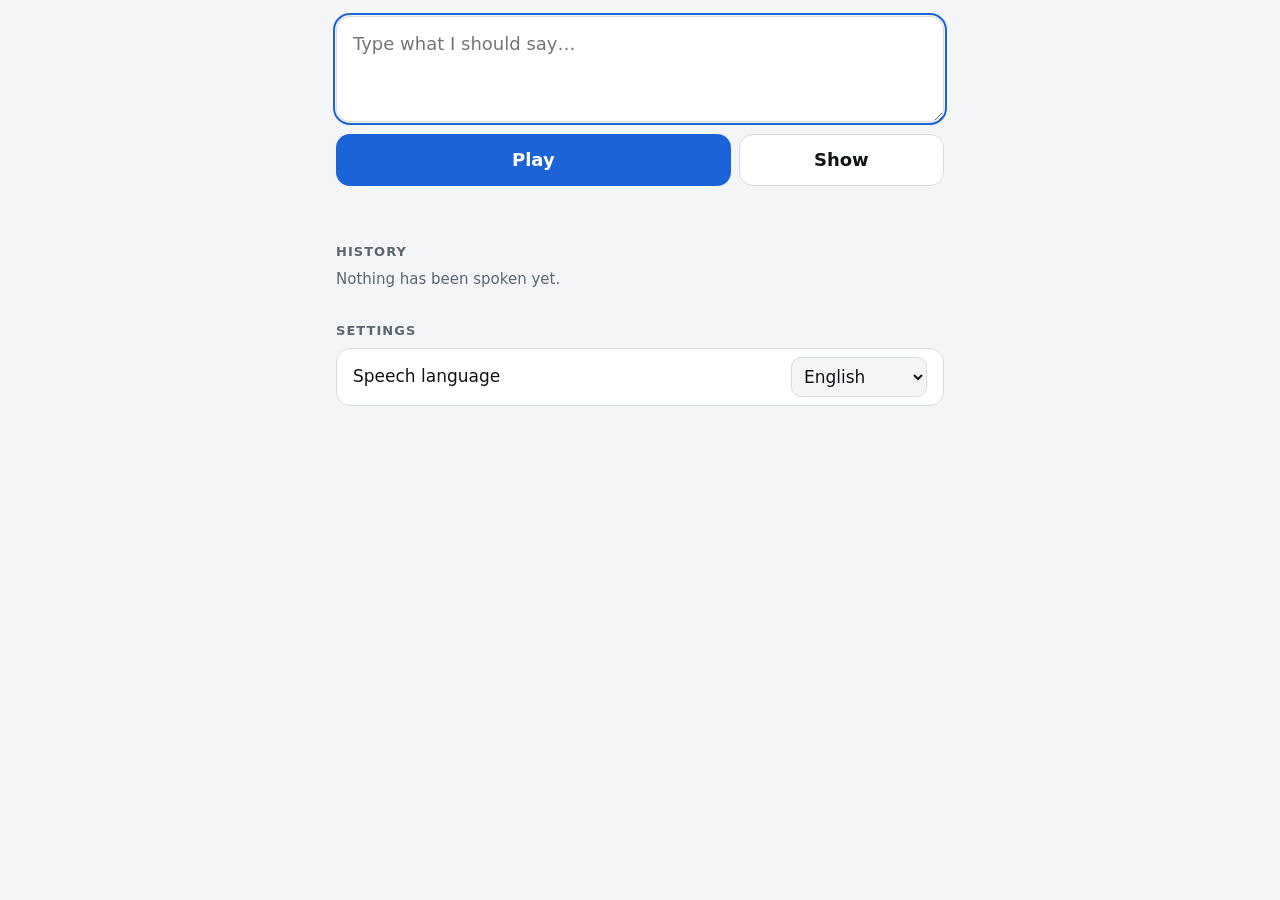
==== index.html @ 9ecf7dd8 "Show the phrase full screen when speaking is not enough Audio fails in a noisy room, with someone ha" ====
<!doctype html>
<!-- Texts start in English; main.js switches them to the chosen speech language. -->
<html lang="en">
	<head>
		<meta charset="utf-8" />
		<meta name="viewport" content="width=device-width, initial-scale=1, viewport-fit=cover" />
		<!-- Google Translate TTS answers 404 to requests that carry a Referer header. -->
		<meta name="referrer" content="no-referrer" />
		<meta name="theme-color" content="#f4f5f7" media="(prefers-color-scheme: light)" />
		<meta name="theme-color" content="#101418" media="(prefers-color-scheme: dark)" />
		<meta name="description" content="Type a message and let the device say it out loud." />
		<meta name="mobile-web-app-capable" content="yes" />
		<meta name="apple-mobile-web-app-capable" content="yes" />
		<meta name="apple-mobile-web-app-status-bar-style" content="default" />
		<meta name="apple-mobile-web-app-title" content="Speechless" />
		<title>Speechless</title>
		<link rel="manifest" href="manifest.webmanifest" />
		<link rel="icon" href="icon.svg" type="image/svg+xml" />
		<link rel="icon" href="icon-192.png" sizes="192x192" type="image/png" />
		<!-- iOS ignores the manifest icons when adding to the home screen. -->
		<link rel="apple-touch-icon" href="apple-touch-icon.png" />
		<!-- build.mjs rewrites this to the content-hashed file name. -->
		<link rel="stylesheet" href="style.css" />
	</head>
	<body>
		<main class="app">
			<form class="composer" id="form">
				<textarea
					class="composer-input"
					id="input"
					rows="3"
					autofocus
					autocomplete="off"
					autocapitalize="sentences"
					enterkeyhint="send"
					placeholder="Type what I should say…"
					aria-label="Text to speak"
				></textarea>
				<div class="composer-actions">
					<button class="composer-submit" id="submit" type="submit">Play</button>
					<button class="composer-show" id="show" type="button">Show</button>
				</div>
				<p class="status" id="status" role="status" aria-live="polite"></p>
			</form>

			<section class="history" aria-labelledby="history-heading">
				<header class="history-header">
					<h2 class="history-heading" id="history-heading">History</h2>
					<button class="history-clear" id="clear-history" type="button" hidden>Clear</button>
				</header>
				<p class="history-empty" id="history-empty">Nothing has been spoken yet.</p>
				<ul class="history-list" id="history"></ul>
			</section>

			<section class="settings" aria-labelledby="settings-heading">
				<h2 class="settings-heading" id="settings-heading">Settings</h2>
				<label class="settings-row" for="language">
					<span id="language-label">Speech language</span>
					<select class="settings-select" id="language"></select>
				</label>
			</section>
		</main>

		<!-- Shown full screen when speaking is not enough: noise, or someone
		     who cannot hear well. -->
		<div class="overlay" id="overlay" role="dialog" aria-modal="true" aria-label="Shown text" hidden>
			<p class="overlay-text" id="overlay-text"></p>
			<div class="overlay-actions">
				<button class="overlay-speak" id="overlay-speak" type="button">Play</button>
				<button class="overlay-close" id="overlay-close" type="button">Close</button>
			</div>
		</div>

		<script src="main.js"></script>
	</body>
</html>
---- style.css ----
:root {
	--background: #f4f5f7;
	--surface: #ffffff;
	--surface-hover: #eceef2;
	--border: #d7dbe2;
	--text: #101418;
	--text-muted: #5c6673;
	--accent: #1d63d8;
	--accent-text: #ffffff;
	color-scheme: light dark;
}

@media (prefers-color-scheme: dark) {
	:root {
		--background: #101418;
		--surface: #191f26;
		--surface-hover: #222a33;
		--border: #2c343e;
		--text: #f2f4f7;
		--text-muted: #9aa5b2;
		--accent: #4d8dff;
		--accent-text: #06101f;
	}
}

* {
	box-sizing: border-box;
}

html,
body {
	margin: 0;
	padding: 0;
}

body {
	min-height: 100dvh;
	background: var(--background);
	color: var(--text);
	font-family: system-ui, -apple-system, "Segoe UI", Roboto, sans-serif;
	font-size: 17px;
	line-height: 1.4;
	-webkit-text-size-adjust: 100%;
}

.app {
	display: flex;
	flex-direction: column;
	gap: 1.5rem;
	max-width: 40rem;
	margin: 0 auto;
	padding: 1rem;
	padding-top: max(1rem, env(safe-area-inset-top));
	padding-bottom: max(1rem, env(safe-area-inset-bottom));
}

.composer {
	display: flex;
	flex-direction: column;
	gap: 0.75rem;
}

.composer-input {
	width: 100%;
	padding: 0.875rem 1rem;
	border: 1px solid var(--border);
	border-radius: 0.875rem;
	background: var(--surface);
	color: inherit;
	font: inherit;
	font-size: 1.125rem;
	resize: vertical;
}

.composer-input:focus-visible {
	outline: 2px solid var(--accent);
	outline-offset: 1px;
}

.composer-submit {
	min-height: 3.25rem;
	border: 0;
	border-radius: 0.875rem;
	background: var(--accent);
	color: var(--accent-text);
	font: inherit;
	font-size: 1.125rem;
	font-weight: 600;
	cursor: pointer;
	touch-action: manipulation;
}

.composer-submit:active {
	opacity: 0.8;
}

.status {
	min-height: 1.4em;
	margin: 0;
	color: var(--text-muted);
	font-size: 0.9375rem;
}

.status[data-tone="error"] {
	color: #d2453c;
}

@media (prefers-color-scheme: dark) {
	.status[data-tone="error"] {
		color: #ff8279;
	}
}

.history {
	display: flex;
	flex-direction: column;
	gap: 0.5rem;
}

.history-header {
	display: flex;
	align-items: baseline;
	justify-content: space-between;
	gap: 1rem;
}

.history-heading {
	margin: 0;
	color: var(--text-muted);
	font-size: 0.8125rem;
	font-weight: 600;
	letter-spacing: 0.08em;
	text-transform: uppercase;
}

.history-clear {
	padding: 0.25rem 0;
	border: 0;
	background: none;
	color: var(--text-muted);
	font: inherit;
	font-size: 0.9375rem;
	cursor: pointer;
	touch-action: manipulation;
}

.history-empty {
	margin: 0;
	color: var(--text-muted);
	font-size: 0.9375rem;
}

.history-list {
	display: flex;
	flex-direction: column;
	gap: 0.5rem;
	margin: 0;
	padding: 0;
	list-style: none;
}

.history-item {
	display: flex;
	align-items: stretch;
	gap: 0.25rem;
	border: 1px solid var(--border);
	border-radius: 0.875rem;
	background: var(--surface);
	overflow: hidden;
}

.history-play,
.history-pin {
	min-height: 3rem;
	padding: 0.75rem 1rem;
	border: 0;
	background: none;
	color: inherit;
	font: inherit;
	cursor: pointer;
	touch-action: manipulation;
}

.history-play {
	flex: 1;
	text-align: left;
	white-space: pre-wrap;
	overflow-wrap: anywhere;
}

.history-pin {
	flex: none;
	padding-inline: 0.875rem;
	color: var(--text-muted);
	font-size: 1.375rem;
	line-height: 1;
}

.history-pin[aria-pressed="true"] {
	color: #eab308;
}

.history-play:active,
.history-pin:active {
	background: var(--surface-hover);
}

.history-lang {
	display: inline-block;
	margin-inline-end: 0.5rem;
	padding: 0.0625rem 0.375rem;
	border-radius: 0.375rem;
	background: var(--surface-hover);
	color: var(--text-muted);
	font-size: 0.75rem;
	font-weight: 600;
	letter-spacing: 0.04em;
	text-transform: uppercase;
	vertical-align: 0.05em;
}

.settings {
	display: flex;
	flex-direction: column;
	gap: 0.5rem;
}

.settings-heading {
	margin: 0;
	color: var(--text-muted);
	font-size: 0.8125rem;
	font-weight: 600;
	letter-spacing: 0.08em;
	text-transform: uppercase;
}

.settings-row {
	display: flex;
	align-items: center;
	justify-content: space-between;
	gap: 1rem;
	min-height: 3.25rem;
	padding: 0.5rem 1rem;
	border: 1px solid var(--border);
	border-radius: 0.875rem;
	background: var(--surface);
}

.settings-select {
	flex: 0 1 auto;
	max-width: 60%;
	padding: 0.5rem 0.5rem;
	border: 1px solid var(--border);
	border-radius: 0.625rem;
	background: var(--background);
	color: inherit;
	font: inherit;
	touch-action: manipulation;
}

.composer-actions {
	display: flex;
	gap: 0.5rem;
}

.composer-submit {
	flex: 2;
}

.composer-show {
	flex: 1;
	min-height: 3.25rem;
	border: 1px solid var(--border);
	border-radius: 0.875rem;
	background: var(--surface);
	color: inherit;
	font: inherit;
	font-size: 1.125rem;
	font-weight: 600;
	cursor: pointer;
	touch-action: manipulation;
}

.composer-show:active {
	background: var(--surface-hover);
}

.history-show {
	flex: none;
	min-height: 3rem;
	padding: 0.75rem 0.75rem;
	border: 0;
	background: none;
	color: var(--text-muted);
	cursor: pointer;
	touch-action: manipulation;
}

.history-show svg {
	display: block;
	width: 1.375rem;
	height: 1.375rem;
}

.history-show:active {
	background: var(--surface-hover);
}

/* Must come with the display rule below: an author `display` beats the
   browser's `[hidden] { display: none }`, which left the overlay covering the
   page and swallowing every tap. */
.overlay[hidden] {
	display: none;
}

.overlay {
	position: fixed;
	inset: 0;
	z-index: 10;
	display: flex;
	flex-direction: column;
	gap: 1rem;
	padding: max(1rem, env(safe-area-inset-top)) 1rem max(1rem, env(safe-area-inset-bottom));
	background: var(--surface);
}

.overlay-text {
	display: flex;
	flex: 1;
	align-items: center;
	justify-content: center;
	margin: 0;
	overflow-y: auto;
	font-weight: 700;
	line-height: 1.15;
	text-align: center;
	overflow-wrap: anywhere;
	hyphens: auto;
}

/* Short phrases are the ones read across a room, so they get the most size. */
.overlay[data-size='xl'] .overlay-text {
	font-size: min(22vw, 20vh);
}

.overlay[data-size='l'] .overlay-text {
	font-size: min(13vw, 12vh);
}

.overlay[data-size='m'] .overlay-text {
	font-size: min(8vw, 8vh);
}

.overlay[data-size='s'] .overlay-text {
	font-size: min(5.5vw, 5vh);
}

.overlay-actions {
	display: flex;
	flex: none;
	gap: 0.5rem;
}

.overlay-speak,
.overlay-close {
	flex: 1;
	min-height: 3.25rem;
	border: 1px solid var(--border);
	border-radius: 0.875rem;
	background: var(--background);
	color: inherit;
	font: inherit;
	font-size: 1.125rem;
	font-weight: 600;
	cursor: pointer;
	touch-action: manipulation;
}

.overlay-speak {
	border-color: transparent;
	background: var(--accent);
	color: var(--accent-text);
}

.overlay-speak:active,
.overlay-close:active {
	opacity: 0.8;
}
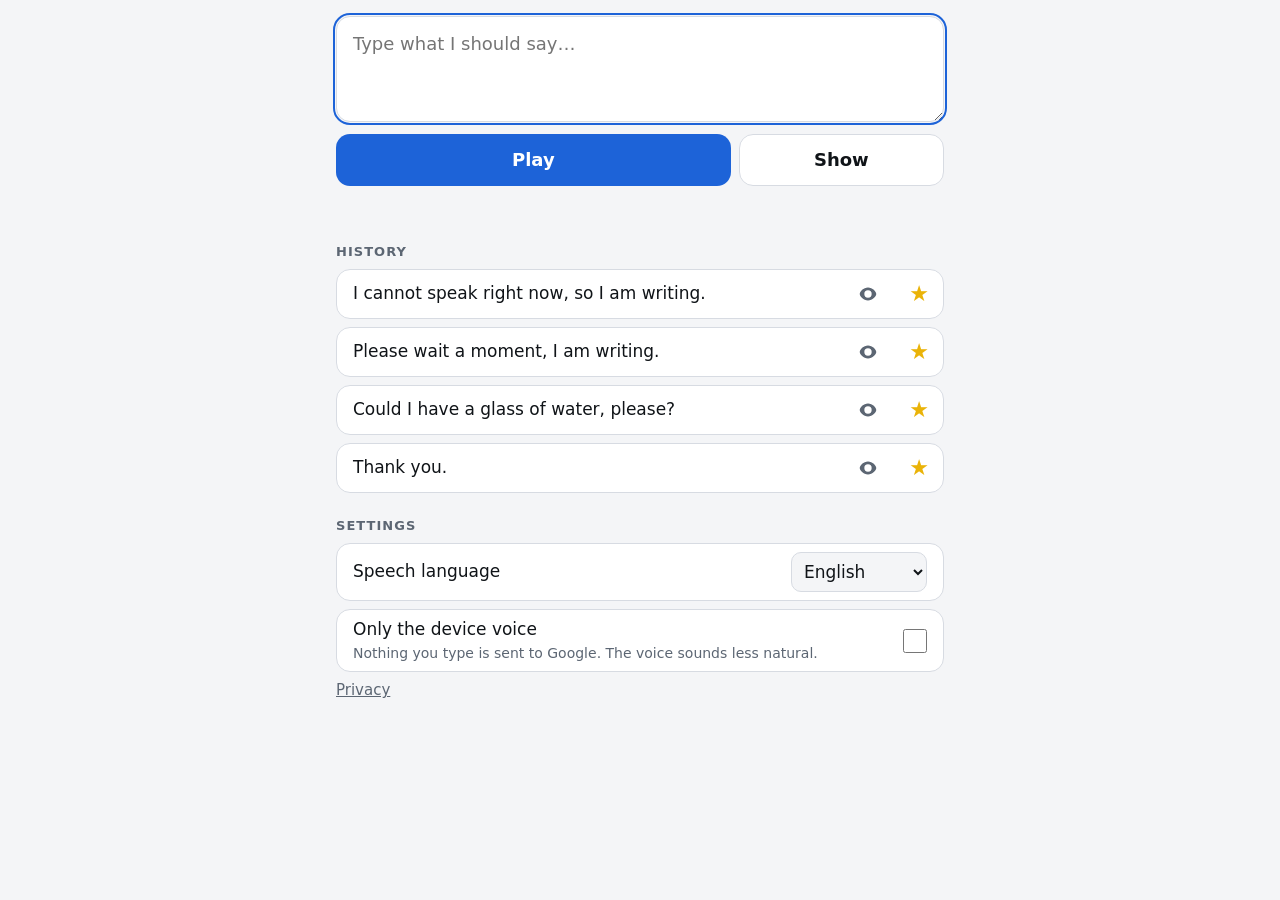
==== commit d311041c: "Add a privacy page, a device-voice-only switch and link previews Every text played goes to Google as" ====
--- a/index.html
+++ b/index.html
@@ -9,6 +9,22 @@
 		<meta name="theme-color" content="#f4f5f7" media="(prefers-color-scheme: light)" />
 		<meta name="theme-color" content="#101418" media="(prefers-color-scheme: dark)" />
 		<meta name="description" content="Type a message and let the device say it out loud." />
+		<link rel="canonical" href="https://filipchalupa.cz/speechless/" />
+		<!-- Link previews (Slack, Facebook, iMessage, X). The image URL has to be
+		     absolute; make-og-image.mjs regenerates the picture. -->
+		<meta property="og:type" content="website" />
+		<meta property="og:site_name" content="Speechless" />
+		<meta property="og:title" content="Speechless" />
+		<meta property="og:description" content="Type a message and let the device say it out loud." />
+		<meta property="og:url" content="https://filipchalupa.cz/speechless/" />
+		<meta property="og:image" content="https://filipchalupa.cz/speechless/og-image.png" />
+		<meta property="og:image:width" content="1200" />
+		<meta property="og:image:height" content="630" />
+		<meta property="og:image:alt" content="A white speech bubble on blue next to the name Speechless." />
+		<meta property="og:locale" content="en_US" />
+		<meta property="og:locale:alternate" content="cs_CZ" />
+		<meta property="og:locale:alternate" content="sk_SK" />
+		<meta name="twitter:card" content="summary_large_image" />
 		<meta name="mobile-web-app-capable" content="yes" />
 		<meta name="apple-mobile-web-app-capable" content="yes" />
 		<meta name="apple-mobile-web-app-status-bar-style" content="default" />
@@ -58,6 +74,17 @@
 					<span id="language-label">Speech language</span>
 					<select class="settings-select" id="language"></select>
 				</label>
+				<label class="settings-row" for="device-voice">
+					<span class="settings-text">
+						<span id="device-voice-label">Only the device voice</span>
+						<span class="settings-note" id="device-voice-note">Nothing you type is sent to Google. The voice sounds less natural.</span>
+					</span>
+					<input class="settings-checkbox" id="device-voice" type="checkbox" />
+				</label>
+				<p class="settings-footer">
+					<!-- main.js points this at the section in the interface language. -->
+					<a class="settings-link" id="privacy-link" href="privacy.html">Privacy</a>
+				</p>
 			</section>
 		</main>
 
--- a/style.css
+++ b/style.css
@@ -246,6 +246,38 @@
 	background: var(--surface);
 }
 
+.settings-text {
+	display: flex;
+	flex: 1;
+	flex-direction: column;
+	gap: 0.125rem;
+	min-width: 0;
+}
+
+.settings-note {
+	color: var(--text-muted);
+	font-size: 0.875rem;
+}
+
+.settings-checkbox {
+	flex: none;
+	width: 1.5rem;
+	height: 1.5rem;
+	margin: 0;
+	accent-color: var(--accent);
+	cursor: pointer;
+	touch-action: manipulation;
+}
+
+.settings-footer {
+	margin: 0;
+	font-size: 0.9375rem;
+}
+
+.settings-link {
+	color: var(--text-muted);
+}
+
 .settings-select {
 	flex: 0 1 auto;
 	max-width: 60%;
@@ -386,3 +418,63 @@
 .overlay-close:active {
 	opacity: 0.8;
 }
+
+/* privacy.html */
+.page {
+	max-width: 40rem;
+	margin: 0 auto;
+	padding: 1rem;
+	padding-top: max(1rem, env(safe-area-inset-top));
+	padding-bottom: max(1rem, env(safe-area-inset-bottom));
+}
+
+.page-nav {
+	display: flex;
+	flex-wrap: wrap;
+	gap: 1rem;
+	margin-bottom: 1.5rem;
+	font-size: 0.9375rem;
+}
+
+.page-back {
+	margin-inline-end: auto;
+}
+
+.page a {
+	color: var(--accent);
+}
+
+.page h1 {
+	margin: 0 0 1rem;
+	font-size: 1.75rem;
+	line-height: 1.2;
+}
+
+.page h2 {
+	margin: 1.5rem 0 0.5rem;
+	font-size: 1.125rem;
+}
+
+.page p,
+.page ul {
+	margin: 0 0 0.75rem;
+}
+
+.page ul {
+	padding-inline-start: 1.25rem;
+}
+
+.page li + li {
+	margin-top: 0.5rem;
+}
+
+.page-updated {
+	color: var(--text-muted);
+	font-size: 0.9375rem;
+}
+
+/* One language at a time once the hash names it; every browser without
+   :has() simply shows all three. */
+.page:has(section:target) section:not(:target) {
+	display: none;
+}
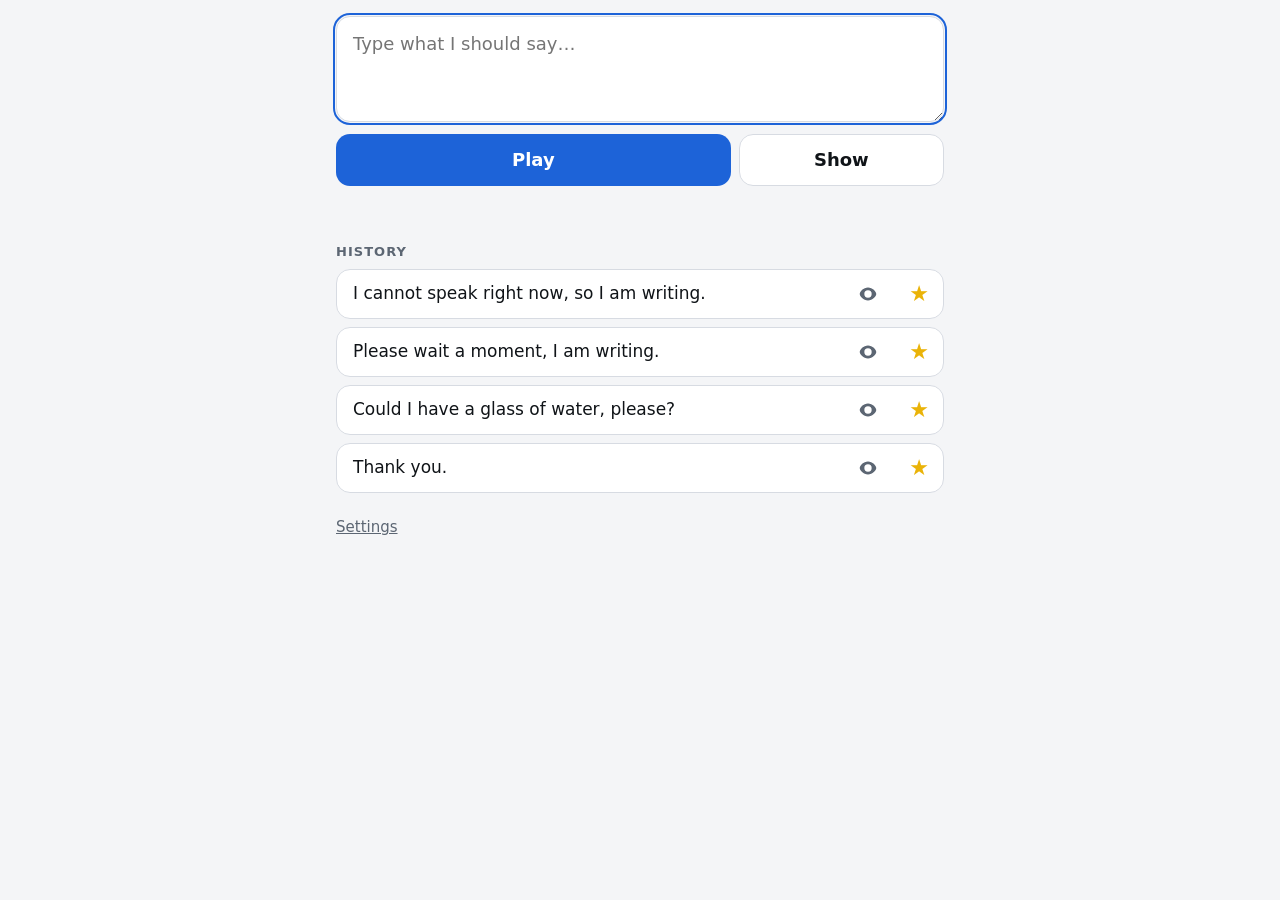
==== commit 91aba0b3: "Move the settings to their own page settings.html holds the speech language, the device-voice switch" ====
--- a/index.html
+++ b/index.html
@@ -68,24 +68,9 @@
 				<ul class="history-list" id="history"></ul>
 			</section>
 
-			<section class="settings" aria-labelledby="settings-heading">
-				<h2 class="settings-heading" id="settings-heading">Settings</h2>
-				<label class="settings-row" for="language">
-					<span id="language-label">Speech language</span>
-					<select class="settings-select" id="language"></select>
-				</label>
-				<label class="settings-row" for="device-voice">
-					<span class="settings-text">
-						<span id="device-voice-label">Only the device voice</span>
-						<span class="settings-note" id="device-voice-note">Nothing you type is sent to Google. The voice sounds less natural.</span>
-					</span>
-					<input class="settings-checkbox" id="device-voice" type="checkbox" />
-				</label>
-				<p class="settings-footer">
-					<!-- main.js points this at the section in the interface language. -->
-					<a class="settings-link" id="privacy-link" href="privacy.html">Privacy</a>
-				</p>
-			</section>
+			<p class="footer">
+				<a class="footer-link" id="settings-link" href="settings.html">Settings</a>
+			</p>
 		</main>
 
 		<!-- Shown full screen when speaking is not enough: noise, or someone
--- a/style.css
+++ b/style.css
@@ -219,27 +219,13 @@
 	vertical-align: 0.05em;
 }
 
-.settings {
-	display: flex;
-	flex-direction: column;
-	gap: 0.5rem;
-}
-
-.settings-heading {
-	margin: 0;
-	color: var(--text-muted);
-	font-size: 0.8125rem;
-	font-weight: 600;
-	letter-spacing: 0.08em;
-	text-transform: uppercase;
-}
-
 .settings-row {
 	display: flex;
 	align-items: center;
 	justify-content: space-between;
 	gap: 1rem;
 	min-height: 3.25rem;
+	margin-bottom: 0.5rem;
 	padding: 0.5rem 1rem;
 	border: 1px solid var(--border);
 	border-radius: 0.875rem;
@@ -269,12 +255,15 @@
 	touch-action: manipulation;
 }
 
-.settings-footer {
-	margin: 0;
-	font-size: 0.9375rem;
-}
-
-.settings-link {
+.footer {
+	margin: 0;
+	font-size: 0.9375rem;
+}
+
+/* Overrides the accent that .page gives links: a footer link is a way out,
+   not the point of the page. */
+.footer-link,
+.page .footer-link {
 	color: var(--text-muted);
 }
 
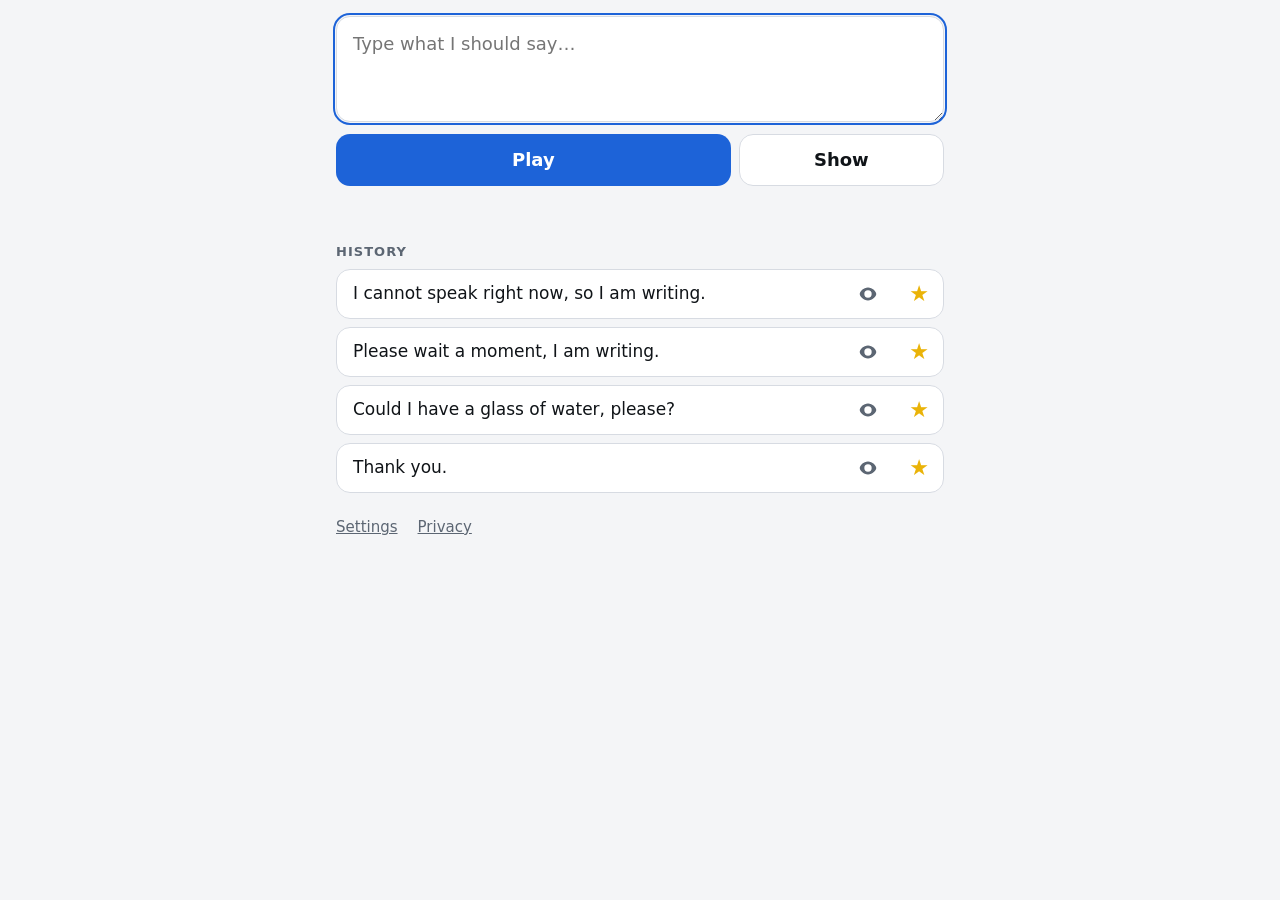
==== commit 41b98e9d: "Put the privacy link next to Settings, and use the real public URL Both ways out of the app sit toge" ====
--- a/index.html
+++ b/index.html
@@ -9,15 +9,15 @@
 		<meta name="theme-color" content="#f4f5f7" media="(prefers-color-scheme: light)" />
 		<meta name="theme-color" content="#101418" media="(prefers-color-scheme: dark)" />
 		<meta name="description" content="Type a message and let the device say it out loud." />
-		<link rel="canonical" href="https://filipchalupa.cz/speechless/" />
+		<link rel="canonical" href="https://speechless.filipchalupa.cz/" />
 		<!-- Link previews (Slack, Facebook, iMessage, X). The image URL has to be
 		     absolute; make-og-image.mjs regenerates the picture. -->
 		<meta property="og:type" content="website" />
 		<meta property="og:site_name" content="Speechless" />
 		<meta property="og:title" content="Speechless" />
 		<meta property="og:description" content="Type a message and let the device say it out loud." />
-		<meta property="og:url" content="https://filipchalupa.cz/speechless/" />
-		<meta property="og:image" content="https://filipchalupa.cz/speechless/og-image.png" />
+		<meta property="og:url" content="https://speechless.filipchalupa.cz/" />
+		<meta property="og:image" content="https://speechless.filipchalupa.cz/og-image.png" />
 		<meta property="og:image:width" content="1200" />
 		<meta property="og:image:height" content="630" />
 		<meta property="og:image:alt" content="A white speech bubble on blue next to the name Speechless." />
@@ -70,6 +70,8 @@
 
 			<p class="footer">
 				<a class="footer-link" id="settings-link" href="settings.html">Settings</a>
+				<!-- main.js points this at the section in the interface language. -->
+				<a class="footer-link" id="privacy-link" href="privacy.html">Privacy</a>
 			</p>
 		</main>
 
--- a/style.css
+++ b/style.css
@@ -256,6 +256,9 @@
 }
 
 .footer {
+	display: flex;
+	flex-wrap: wrap;
+	gap: 1.25rem;
 	margin: 0;
 	font-size: 0.9375rem;
 }
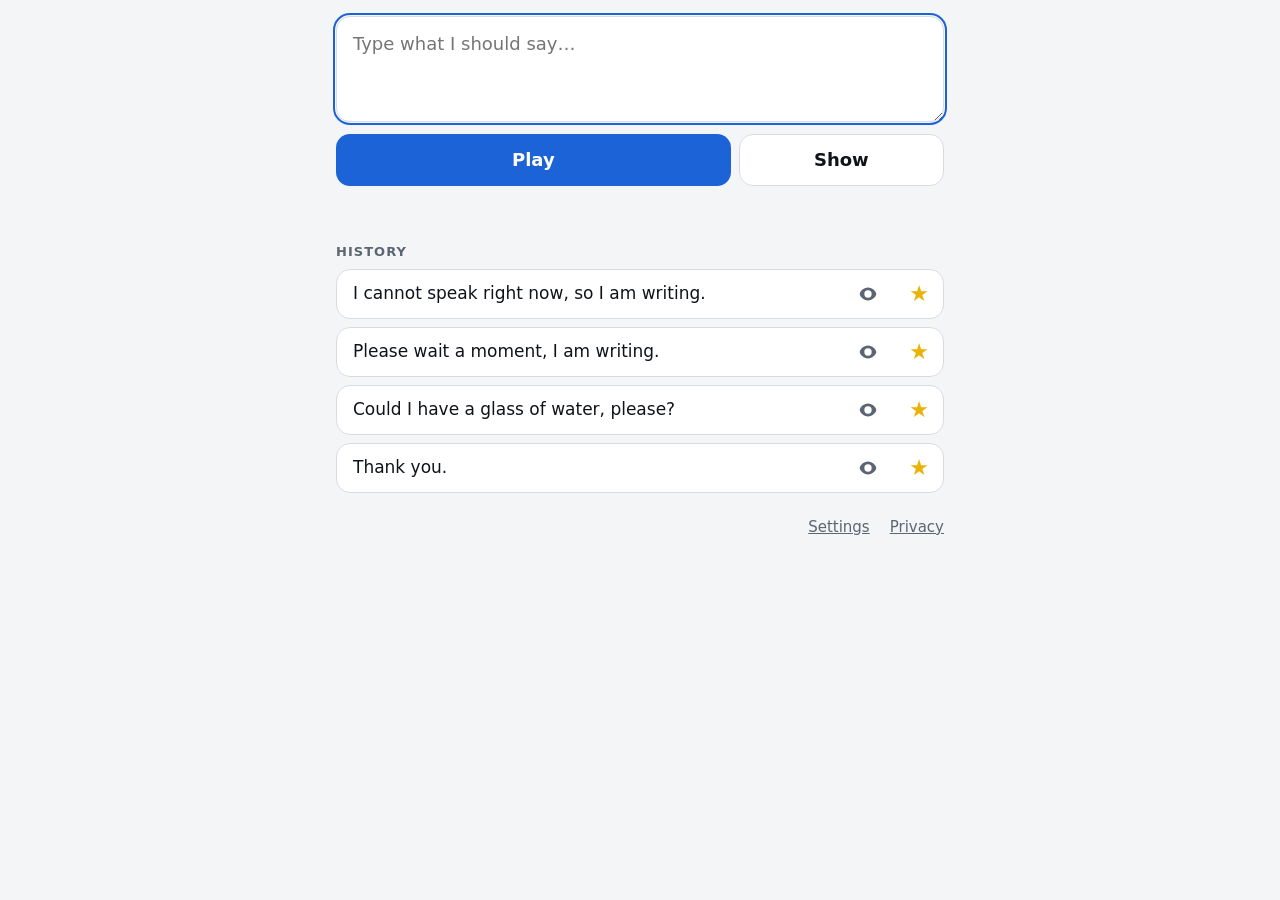
==== commit 44150159: "Tidy up after the settings and privacy work - The no-voice message no longer says "offline": with th" ====
--- a/index.html
+++ b/index.html
@@ -8,14 +8,14 @@
 		<meta name="referrer" content="no-referrer" />
 		<meta name="theme-color" content="#f4f5f7" media="(prefers-color-scheme: light)" />
 		<meta name="theme-color" content="#101418" media="(prefers-color-scheme: dark)" />
-		<meta name="description" content="Type a message and let the device say it out loud." />
+		<meta name="description" content="Type a message and let the phone say it out loud." />
 		<link rel="canonical" href="https://speechless.filipchalupa.cz/" />
 		<!-- Link previews (Slack, Facebook, iMessage, X). The image URL has to be
 		     absolute; make-og-image.mjs regenerates the picture. -->
 		<meta property="og:type" content="website" />
 		<meta property="og:site_name" content="Speechless" />
 		<meta property="og:title" content="Speechless" />
-		<meta property="og:description" content="Type a message and let the device say it out loud." />
+		<meta property="og:description" content="Type a message and let the phone say it out loud." />
 		<meta property="og:url" content="https://speechless.filipchalupa.cz/" />
 		<meta property="og:image" content="https://speechless.filipchalupa.cz/og-image.png" />
 		<meta property="og:image:width" content="1200" />
@@ -68,11 +68,11 @@
 				<ul class="history-list" id="history"></ul>
 			</section>
 
-			<p class="footer">
+			<nav class="footer">
 				<a class="footer-link" id="settings-link" href="settings.html">Settings</a>
 				<!-- main.js points this at the section in the interface language. -->
 				<a class="footer-link" id="privacy-link" href="privacy.html">Privacy</a>
-			</p>
+			</nav>
 		</main>
 
 		<!-- Shown full screen when speaking is not enough: noise, or someone
--- a/style.css
+++ b/style.css
@@ -258,6 +258,7 @@
 .footer {
 	display: flex;
 	flex-wrap: wrap;
+	justify-content: flex-end;
 	gap: 1.25rem;
 	margin: 0;
 	font-size: 0.9375rem;
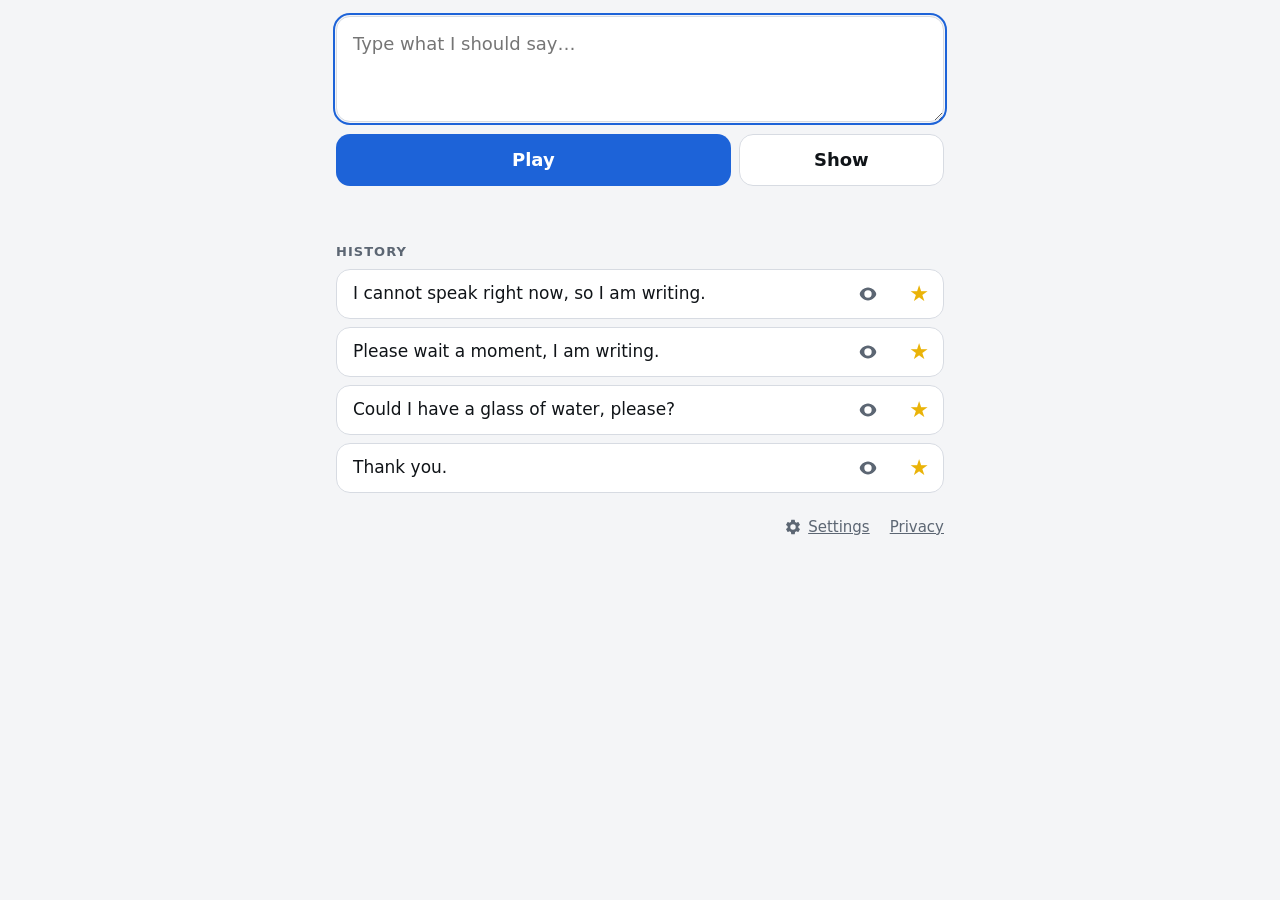
==== commit 274c24e3: "Give the settings link a gear icon The language switch sits behind this link, so someone who cannot " ====
--- a/index.html
+++ b/index.html
@@ -69,7 +69,14 @@
 			</section>
 
 			<nav class="footer">
-				<a class="footer-link" id="settings-link" href="settings.html">Settings</a>
+				<!-- The gear is for whoever cannot read the current language: the
+				     language switch is behind this very link. -->
+				<a class="footer-link" id="settings-link" href="settings.html">
+					<svg viewBox="0 0 24 24" aria-hidden="true" focusable="false">
+						<path fill="currentColor" d="M19.14 12.94c.04-.3.06-.61.06-.94 0-.32-.02-.64-.07-.94l2.03-1.58a.49.49 0 0 0 .12-.61l-1.92-3.32a.488.488 0 0 0-.59-.22l-2.39.96c-.5-.38-1.03-.7-1.62-.94l-.36-2.54a.484.484 0 0 0-.48-.41h-3.84c-.24 0-.43.17-.47.41l-.36 2.54c-.59.24-1.13.57-1.62.94l-2.39-.96c-.22-.08-.47 0-.59.22L2.74 8.87c-.12.21-.08.47.12.61l2.03 1.58c-.05.3-.09.63-.09.94s.02.64.07.94l-2.03 1.58a.49.49 0 0 0-.12.61l1.92 3.32c.12.22.37.29.59.22l2.39-.96c.5.38 1.03.7 1.62.94l.36 2.54c.05.24.24.41.48.41h3.84c.24 0 .44-.17.47-.41l.36-2.54c.59-.24 1.13-.56 1.62-.94l2.39.96c.22.08.47 0 .59-.22l1.92-3.32c.12-.22.07-.47-.12-.61l-2.01-1.58ZM12 15.6a3.6 3.6 0 1 1 0-7.2 3.6 3.6 0 0 1 0 7.2Z"/>
+					</svg>
+					<span id="settings-label">Settings</span>
+				</a>
 				<!-- main.js points this at the section in the interface language. -->
 				<a class="footer-link" id="privacy-link" href="privacy.html">Privacy</a>
 			</nav>
--- a/style.css
+++ b/style.css
@@ -268,7 +268,15 @@
    not the point of the page. */
 .footer-link,
 .page .footer-link {
-	color: var(--text-muted);
+	display: inline-flex;
+	align-items: center;
+	gap: 0.375rem;
+	color: var(--text-muted);
+}
+
+.footer-link svg {
+	width: 1.125rem;
+	height: 1.125rem;
 }
 
 .settings-select {
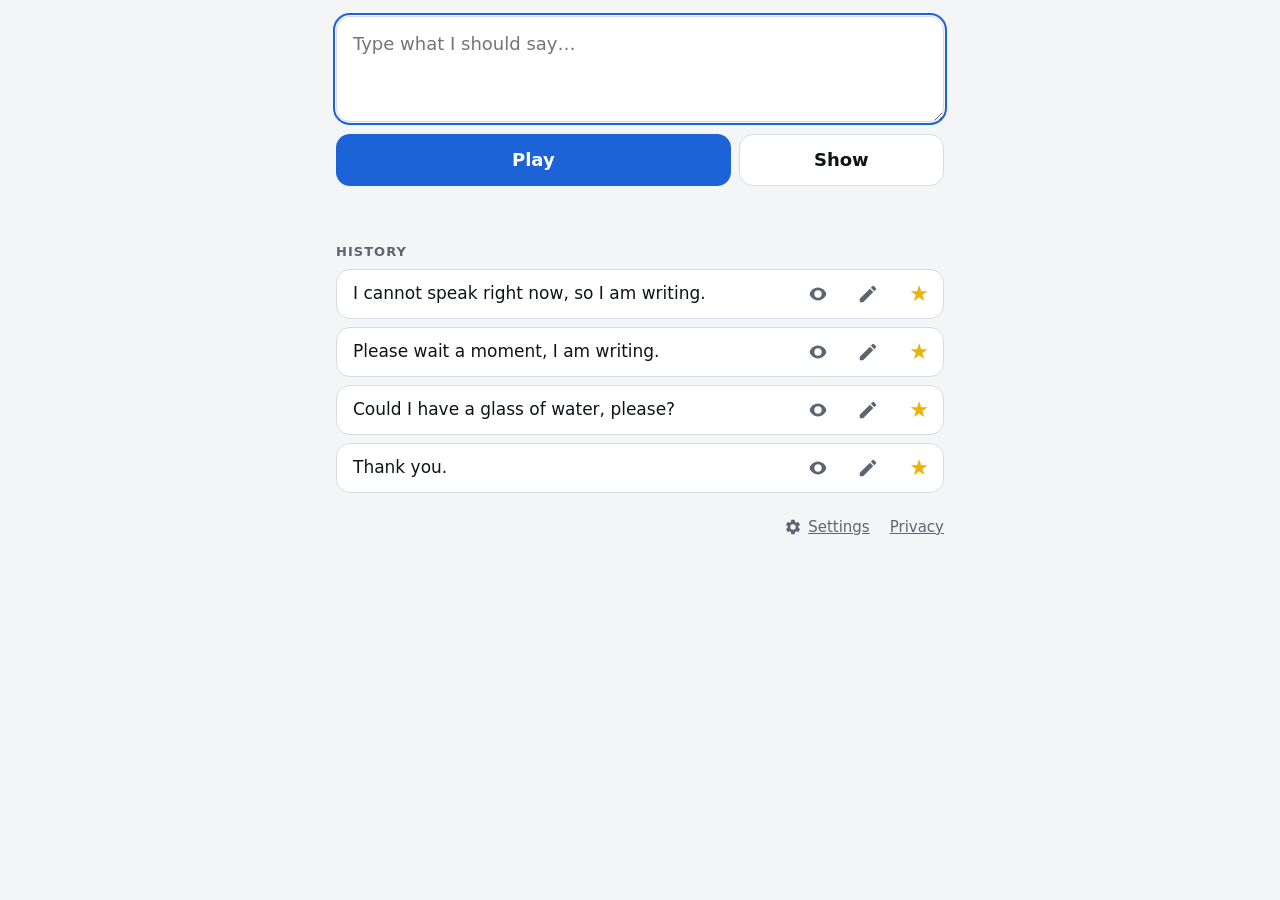
==== commit 8c71812f: "Edit a history entry through the composer The pencil now puts the entry's text into the main field a" ====
--- a/index.html
+++ b/index.html
@@ -55,6 +55,9 @@
 				<div class="composer-actions">
 					<button class="composer-submit" id="submit" type="submit">Play</button>
 					<button class="composer-show" id="show" type="button">Show</button>
+					<!-- Only while a history entry is being edited; writes the field back
+					     into that entry without speaking. -->
+					<button class="composer-save" id="save" type="button" hidden>Save</button>
 				</div>
 				<p class="status" id="status" role="status" aria-live="polite"></p>
 			</form>
--- a/style.css
+++ b/style.css
@@ -300,7 +300,8 @@
 	flex: 2;
 }
 
-.composer-show {
+.composer-show,
+.composer-save {
 	flex: 1;
 	min-height: 3.25rem;
 	border: 1px solid var(--border);
@@ -314,11 +315,18 @@
 	touch-action: manipulation;
 }
 
-.composer-show:active {
+.composer-show:active,
+.composer-save:active {
 	background: var(--surface-hover);
 }
 
-.history-show {
+.composer-save {
+	border-color: var(--accent);
+	color: var(--accent);
+}
+
+.history-show,
+.history-edit-button {
 	flex: none;
 	min-height: 3rem;
 	padding: 0.75rem 0.75rem;
@@ -329,14 +337,21 @@
 	touch-action: manipulation;
 }
 
-.history-show svg {
+.history-show svg,
+.history-edit-button svg {
 	display: block;
 	width: 1.375rem;
 	height: 1.375rem;
 }
 
-.history-show:active {
+.history-show:active,
+.history-edit-button:active {
 	background: var(--surface-hover);
+}
+
+.history-edit-button[aria-pressed="true"] {
+	background: var(--surface-hover);
+	color: var(--accent);
 }
 
 /* Must come with the display rule below: an author `display` beats the
